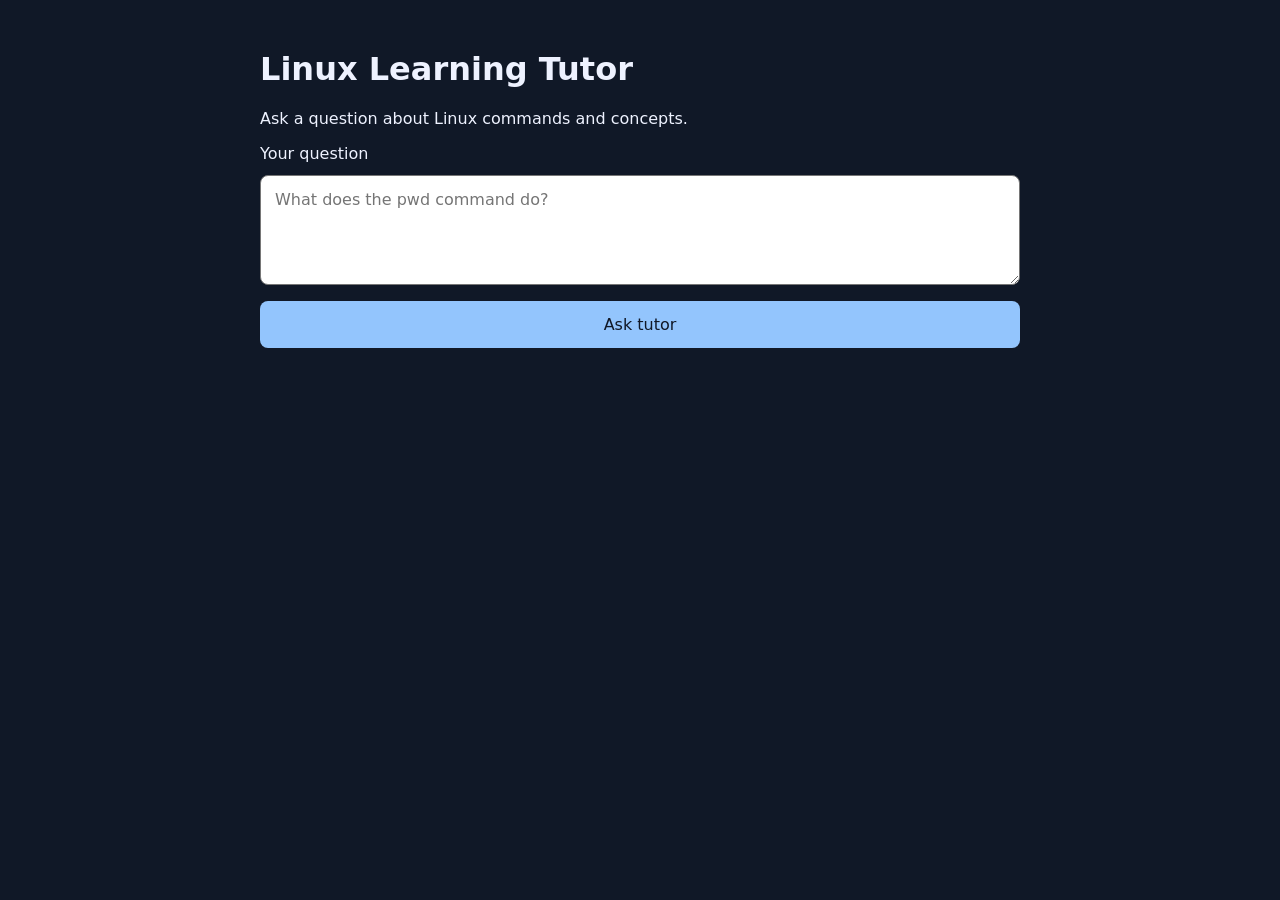
==== frontend/index.html @ 15c49011 "Add Linux tutor backend and browser interface" ====
<!DOCTYPE html>
<html lang="en">
<head>
  <meta charset="UTF-8">
  <meta name="viewport" content="width=device-width, initial-scale=1">
  <title>Linux Learning Tutor</title>
  <style>
    body {
      font-family: system-ui, sans-serif;
      max-width: 760px;
      margin: 50px auto;
      padding: 0 20px;
      background: #101827;
      color: #eef2ff;
    }
    textarea, button {
      box-sizing: border-box;
      width: 100%;
      padding: 14px;
      font: inherit;
      border-radius: 8px;
    }
    textarea {
      margin: 12px 0;
      min-height: 110px;
    }
    button {
      background: #93c5fd;
      color: #101827;
      border: 0;
      cursor: pointer;
    }
    button:disabled { opacity: 0.6; cursor: wait; }
    #answer {
      white-space: pre-wrap;
      overflow-wrap: anywhere;
      line-height: 1.6;
      margin-top: 24px;
    }
  </style>
</head>
<body>
  <h1>Linux Learning Tutor</h1>
  <p>Ask a question about Linux commands and concepts.</p>

  <form id="question-form">
    <label for="question">Your question</label>
    <textarea id="question" maxlength="4000" required
      placeholder="What does the pwd command do?"></textarea>
    <button id="submit" type="submit">Ask tutor</button>
  </form>

  <div id="answer" role="status" aria-live="polite"></div>

  <script>
    const form = document.getElementById("question-form");
    const question = document.getElementById("question");
    const button = document.getElementById("submit");
    const answer = document.getElementById("answer");

    form.addEventListener("submit", async (event) => {
      event.preventDefault();
      const text = question.value.trim();
      if (!text) {
        answer.textContent = "Please enter a question.";
        return;
      }

      button.disabled = true;
      answer.textContent = "Thinking…";

      try {
        const response = await fetch("/ask", {
          method: "POST",
          headers: { "Content-Type": "application/json" },
          body: JSON.stringify({ question: text })
        });

        const data = await response.json();

        if (!response.ok) {
          throw new Error(
            typeof data.detail === "string"
              ? data.detail
              : "The request failed. Please try again."
          );
        }

        answer.textContent = data.answer;
      } catch (error) {
        answer.textContent = `Could not get an answer: ${error.message}`;
      } finally {
        button.disabled = false;
      }
    });
  </script>
</body>
</html>
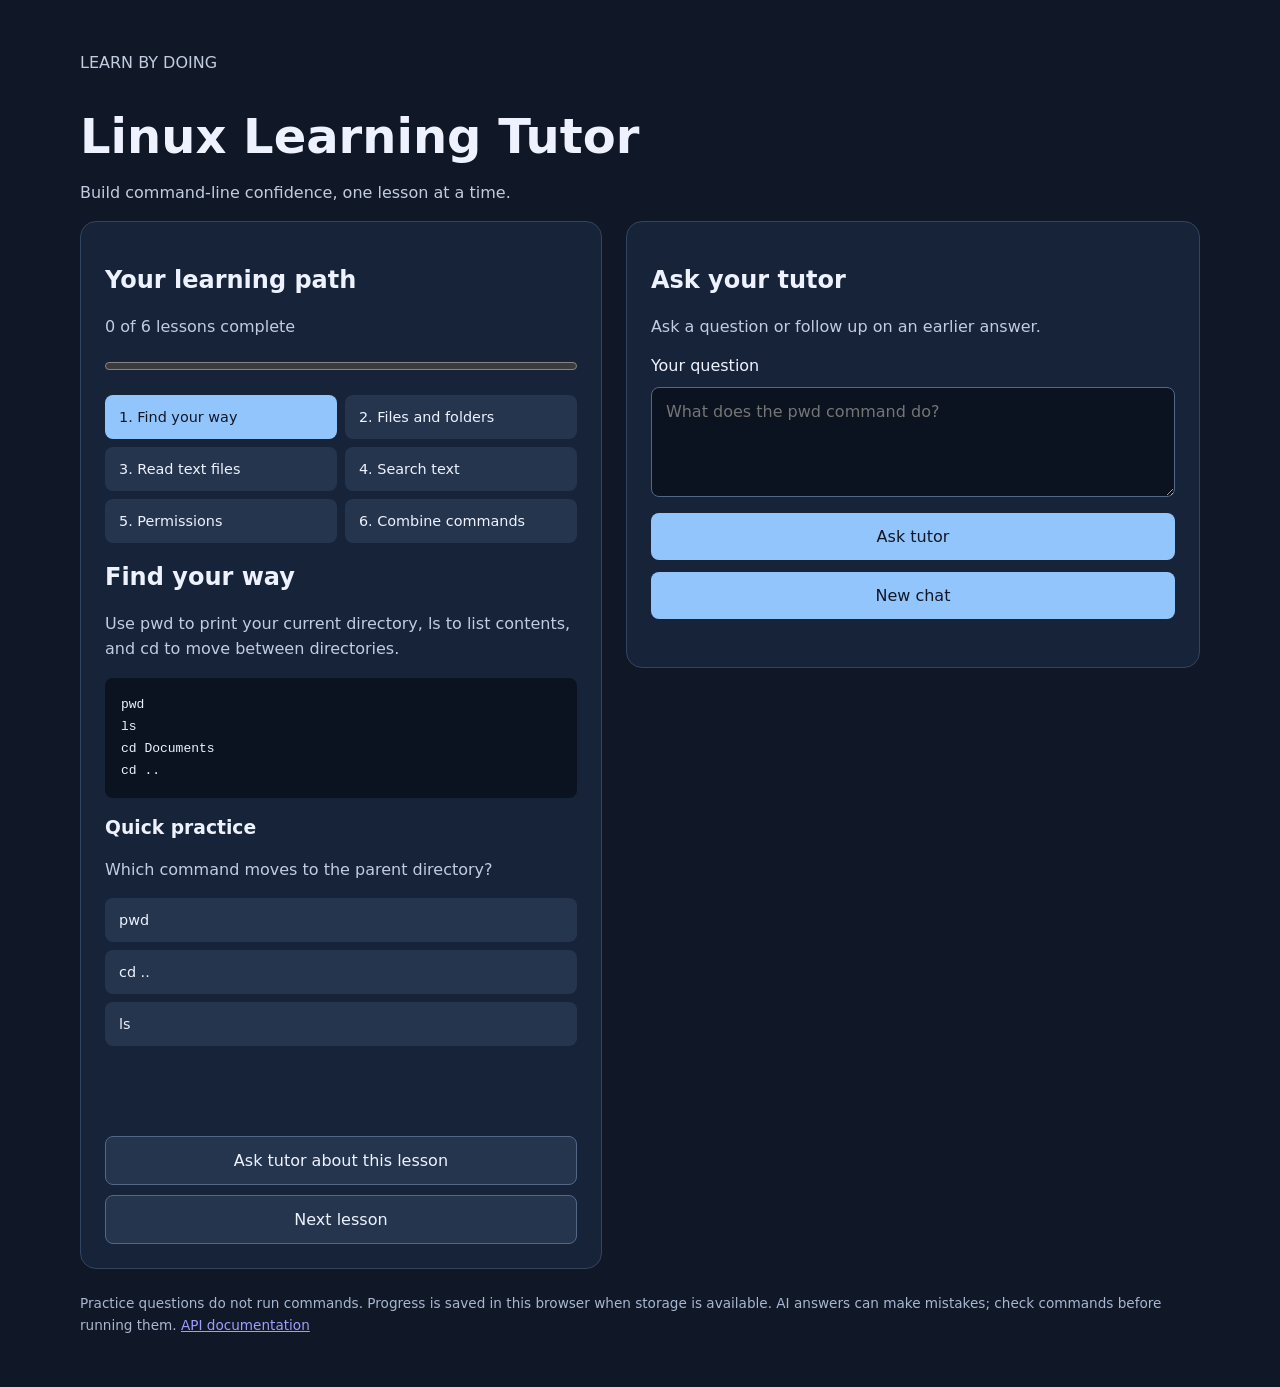
==== commit 51fdb55e: "Add guided lessons, quizzes, progress, and streaming chat" ====
--- a/frontend/index.html
+++ b/frontend/index.html
@@ -7,7 +7,7 @@
   <style>
     body {
       font-family: system-ui, sans-serif;
-      max-width: 760px;
+      max-width: 1120px;
       margin: 50px auto;
       padding: 0 20px;
       background: #101827;
@@ -37,12 +37,56 @@
       line-height: 1.6;
       margin-top: 24px;
     }
+
+    :root { color-scheme: dark; }
+    h1 { font-size: clamp(2rem, 5vw, 3rem); margin-bottom: 8px; }
+    p { color: #c1cce0; line-height: 1.6; }
+    .layout { display: grid; grid-template-columns: minmax(0, 1fr) minmax(0, 1.1fr); gap: 24px; align-items: start; }
+    .panel { background: #172338; border: 1px solid #33445f; border-radius: 16px; padding: 24px; min-width: 0; }
+    .lessons { display: grid; grid-template-columns: 1fr 1fr; gap: 8px; margin: 20px 0; }
+    .lesson-tab, .choice { background: #25354e; color: #eef2ff; text-align: left; font-size: .9rem; }
+    .lesson-tab[aria-pressed="true"] { background: #93c5fd; color: #101827; }
+    progress { width: 100%; accent-color: #7dd3fc; }
+    pre { overflow-x: auto; background: #0b1220; padding: 16px; border-radius: 8px; line-height: 1.7; }
+    .secondary { background: #25354e; color: #eef2ff; border: 1px solid #536887; margin-top: 10px; }
+    .choices { display: grid; gap: 8px; }
+    .correct { background: #a7f3d0; color: #062c22; }
+    .incorrect { background: #fecaca; color: #450a0a; }
+    #feedback { min-height: 3em; line-height: 1.5; margin: 16px 0; }
+    #conversation section { background: #101827; padding: 14px; border-radius: 10px; margin-top: 12px; line-height: 1.6; }
+    #conversation h2 { font-size: .85rem; color: #93c5fd; margin-top: 0; }
+    #conversation { max-height: 560px; overflow-y: auto; }
+    textarea { background: #0b1220; color: #eef2ff; border: 1px solid #536887; }
+    button:focus-visible, textarea:focus-visible { outline: 3px solid #fbbf24; outline-offset: 3px; }
+    footer { color: #a8b7d0; font-size: .85rem; margin: 24px 0; line-height: 1.6; }
+    @media (max-width: 800px) { .layout { grid-template-columns: 1fr; } .panel { padding: 18px; } }
   </style>
 </head>
 <body>
+  <header><p>LEARN BY DOING</p>
   <h1>Linux Learning Tutor</h1>
-  <p>Ask a question about Linux commands and concepts.</p>
-
+  <p>Build command-line confidence, one lesson at a time.</p></header>
+  <main class="layout">
+    <section class="panel" aria-labelledby="learn-title">
+      <h2 id="learn-title">Your learning path</h2>
+      <p id="progress-label"></p>
+      <progress id="progress" max="6" value="0" aria-label="Lessons completed"></progress>
+      <nav id="lesson-tabs" class="lessons" aria-label="Choose a lesson"></nav>
+      <article>
+        <h2 id="lesson-title"></h2>
+        <p id="lesson-description"></p>
+        <pre><code id="lesson-example"></code></pre>
+        <h3>Quick practice</h3>
+        <p id="quiz-question"></p>
+        <div id="quiz-choices" class="choices"></div>
+        <div id="feedback" role="status" aria-live="polite"></div>
+        <button id="explain" class="secondary" type="button">Ask tutor about this lesson</button>
+        <button id="next-lesson" class="secondary" type="button">Next lesson</button>
+      </article>
+    </section>
+    <section class="panel" aria-labelledby="tutor-title">
+      <h2 id="tutor-title">Ask your tutor</h2>
+      <p>Ask a question or follow up on an earlier answer.</p>
   <form id="question-form">
     <label for="question">Your question</label>
     <textarea id="question" maxlength="4000" required
@@ -50,16 +94,123 @@
     <button id="submit" type="submit">Ask tutor</button>
   </form>
 
+  <button id="new-chat" type="button" style="margin-top:12px">New chat</button>
+  <div id="conversation"></div>
   <div id="answer" role="status" aria-live="polite"></div>
 
+    </section>
+  </main>
+  <footer>Practice questions do not run commands. Progress is saved in this browser when storage is available.
+    AI answers can make mistakes; check commands before running them.
+    <a href="/docs">API documentation</a>
+  </footer>
   <script>
     const form = document.getElementById("question-form");
     const question = document.getElementById("question");
     const button = document.getElementById("submit");
     const answer = document.getElementById("answer");
 
+    const newChat = document.getElementById("new-chat");
+    const conversation = document.getElementById("conversation");
+    let history = [];
+
+    const lessons = [{"id": "navigation", "title": "Find your way", "description": "Use pwd to print your current directory, ls to list contents, and cd to move between directories.", "example": "pwd\nls\ncd Documents\ncd ..", "quiz": "Which command moves to the parent directory?", "choices": ["pwd", "cd ..", "ls"], "correct": 1, "explanation": "cd .. moves up one directory. The two dots refer to the parent directory."}, {"id": "files", "title": "Files and folders", "description": "mkdir creates a directory, touch creates an empty file if it does not exist, and cp copies files. Practice in a dedicated folder.", "example": "mkdir -p linux-practice\ncd linux-practice\ntouch notes.txt\ncp notes.txt notes-copy.txt", "quiz": "Which command copies notes.txt to backup.txt?", "choices": ["cd notes.txt backup.txt", "mkdir backup.txt", "cp notes.txt backup.txt"], "correct": 2, "explanation": "cp takes a source and destination. Existing destination files can be overwritten."}, {"id": "reading", "title": "Read text files", "description": "cat prints a file, head shows its first lines, and less lets you browse longer files. Press q to exit less.", "example": "cat /etc/os-release\nhead -n 5 /etc/os-release\nless /etc/os-release", "quiz": "How do you exit less?", "choices": ["Press q", "Press the space bar", "Type cd"], "correct": 0, "explanation": "Press q to quit less and return to the terminal."}, {"id": "search", "title": "Search text", "description": "grep finds matching lines. Use -i to ignore capitalization and -n to include line numbers.", "example": "grep -i 'name' /etc/os-release\ngrep -n 'ID' /etc/os-release", "quiz": "Which grep option ignores capitalization?", "choices": ["-n", "-i", "-l"], "correct": 1, "explanation": "grep -i matches without distinguishing uppercase and lowercase."}, {"id": "permissions", "title": "Permissions", "description": "Linux tracks read, write, and execute access for the owner, group, and others. chmod u+x adds execute permission for the owner.", "example": "ls -l notes.txt\n# For an existing script you created and trust:\nchmod u+x my-script.sh", "quiz": "What does chmod u+x my-script.sh add?", "choices": ["Write access for everyone", "A new owner", "Execute permission for the owner"], "correct": 2, "explanation": "u means owner, + means add, and x means execute."}, {"id": "pipes", "title": "Combine commands", "description": "A pipe sends output to the next command. The > operator writes to a file and overwrites existing contents; >> appends.", "example": "printf 'apple\\nbanana\\napricot\\n' | grep '^a'\nprintf 'apple\\nbanana\\napricot\\n' | grep '^a' | wc -l", "quiz": "What does the pipe symbol | do?", "choices": ["Sends output to the next command", "Deletes the previous command", "Always saves output to a file"], "correct": 0, "explanation": "A pipe connects standard output of the left command to standard input of the right command."}];
+    let completed = new Set();
+    try {
+      const saved = JSON.parse(localStorage.getItem("linux-tutor-progress") || "[]");
+      if (Array.isArray(saved)) completed = new Set(saved.filter(id => lessons.some(l => l.id === id)));
+    } catch {}
+    let activeLesson = 0;
+    const tabs = document.getElementById("lesson-tabs");
+
+    function renderLesson() {
+      const lesson = lessons[activeLesson];
+      tabs.replaceChildren();
+      lessons.forEach((item, index) => {
+        const tab = document.createElement("button");
+        tab.type = "button";
+        tab.className = "lesson-tab";
+        tab.textContent = (index + 1) + ". " + item.title + (completed.has(item.id) ? " ✓" : "");
+        tab.setAttribute("aria-pressed", String(index === activeLesson));
+        tab.addEventListener("click", () => { activeLesson = index; renderLesson(); });
+        tabs.append(tab);
+      });
+      document.getElementById("progress").value = completed.size;
+      document.getElementById("progress-label").textContent = completed.size === lessons.length
+        ? "All 6 lessons complete. Keep practicing with your tutor!"
+        : completed.size + " of 6 lessons complete";
+      document.getElementById("lesson-title").textContent = lesson.title;
+      document.getElementById("lesson-description").textContent = lesson.description;
+      document.getElementById("lesson-example").textContent = lesson.example;
+      document.getElementById("quiz-question").textContent = lesson.quiz;
+      document.getElementById("feedback").textContent = "";
+      const choices = document.getElementById("quiz-choices");
+      choices.replaceChildren();
+      lesson.choices.forEach((text, index) => {
+        const choice = document.createElement("button");
+        choice.type = "button";
+        choice.className = "choice";
+        choice.textContent = text;
+        choice.addEventListener("click", () => {
+          if (index === lesson.correct) {
+            completed.add(lesson.id);
+            let saved = true;
+            try { localStorage.setItem("linux-tutor-progress", JSON.stringify([...completed])); }
+            catch { saved = false; }
+            renderLesson();
+            const correct = document.getElementById("quiz-choices").children[index];
+            correct.classList.add("correct");
+            correct.focus();
+            document.getElementById("feedback").textContent = "Correct! " + lesson.explanation +
+              (saved ? "" : " Progress could not be saved in this browser.");
+          } else {
+            choice.classList.add("incorrect");
+            document.getElementById("feedback").textContent = "Try again. " + lesson.explanation;
+          }
+        });
+        choices.append(choice);
+      });
+      document.getElementById("next-lesson").disabled = activeLesson === lessons.length - 1;
+    }
+
+    document.getElementById("next-lesson").addEventListener("click", () => {
+      if (activeLesson < lessons.length - 1) { activeLesson++; renderLesson(); }
+    });
+    document.getElementById("explain").addEventListener("click", () => {
+      if (button.disabled) return;
+      question.value = "Explain this Linux topic for a beginner, with a safe practice example: " +
+        lessons[activeLesson].title;
+      question.focus();
+      question.scrollIntoView({ behavior: "smooth", block: "center" });
+    });
+    renderLesson();
+
+
+
+    function showMessage(label, text) {
+      const entry = document.createElement("section");
+      const heading = document.createElement("h2");
+      const body = document.createElement("div");
+      heading.textContent = label;
+      body.textContent = text;
+      body.style.whiteSpace = "pre-wrap";
+      body.style.overflowWrap = "anywhere";
+      entry.append(heading, body);
+      conversation.append(entry);
+      return body;
+    }
+
+    newChat.addEventListener("click", () => {
+      history = [];
+      conversation.replaceChildren();
+      answer.textContent = "";
+      question.value = "";
+      question.focus();
+    });
+
     form.addEventListener("submit", async (event) => {
       event.preventDefault();
+      if (button.disabled) return;
       const text = question.value.trim();
       if (!text) {
         answer.textContent = "Please enter a question.";
@@ -67,30 +218,75 @@
       }
 
       button.disabled = true;
+      newChat.disabled = true;
       answer.textContent = "Thinking…";
 
+      let tutorBody = null;
       try {
-        const response = await fetch("/ask", {
+        const response = await fetch("/ask/stream", {
           method: "POST",
           headers: { "Content-Type": "application/json" },
-          body: JSON.stringify({ question: text })
+          body: JSON.stringify({ question: text, history })
         });
 
-        const data = await response.json();
-
         if (!response.ok) {
-          throw new Error(
-            typeof data.detail === "string"
-              ? data.detail
-              : "The request failed. Please try again."
-          );
+          const data = await response.json();
+          throw new Error(typeof data.detail === "string"
+            ? data.detail : "The request failed. Please try again.");
         }
-
-        answer.textContent = data.answer;
+        if (!response.body) throw new Error("Streaming is unavailable in this browser.");
+
+        showMessage("You", text);
+        tutorBody = showMessage("Tutor", "");
+        const reader = response.body.getReader();
+        const decoder = new TextDecoder();
+        let buffer = "";
+        let reply = "";
+        let done = false;
+
+        function processLine(line) {
+          if (!line.trim()) return;
+          const item = JSON.parse(line);
+          if (item.error) throw new Error(item.error);
+          if (item.token) {
+            reply += item.token;
+            tutorBody.textContent = reply;
+            answer.textContent = "Writing…";
+          }
+          if (item.done) done = true;
+        }
+
+        try {
+          while (true) {
+            const part = await reader.read();
+            buffer += decoder.decode(part.value, { stream: !part.done });
+            let newline;
+            while ((newline = buffer.indexOf("\n")) !== -1) {
+              processLine(buffer.slice(0, newline));
+              buffer = buffer.slice(newline + 1);
+            }
+            if (part.done) break;
+          }
+          if (buffer.trim()) processLine(buffer);
+          if (!done || !reply.trim()) throw new Error("The response ended early. Please try again.");
+        } finally {
+          await reader.cancel().catch(() => {});
+          reader.releaseLock();
+        }
+
+        history.push(
+          { role: "user", content: text },
+          { role: "assistant", content: reply.slice(0, 16000) }
+        );
+        history = history.slice(-12);
+        question.value = "";
+        answer.textContent = "";
       } catch (error) {
+        if (tutorBody) tutorBody.textContent += "\n[Response incomplete — not saved to chat memory.]";
         answer.textContent = `Could not get an answer: ${error.message}`;
       } finally {
         button.disabled = false;
+        newChat.disabled = false;
       }
     });
   </script>
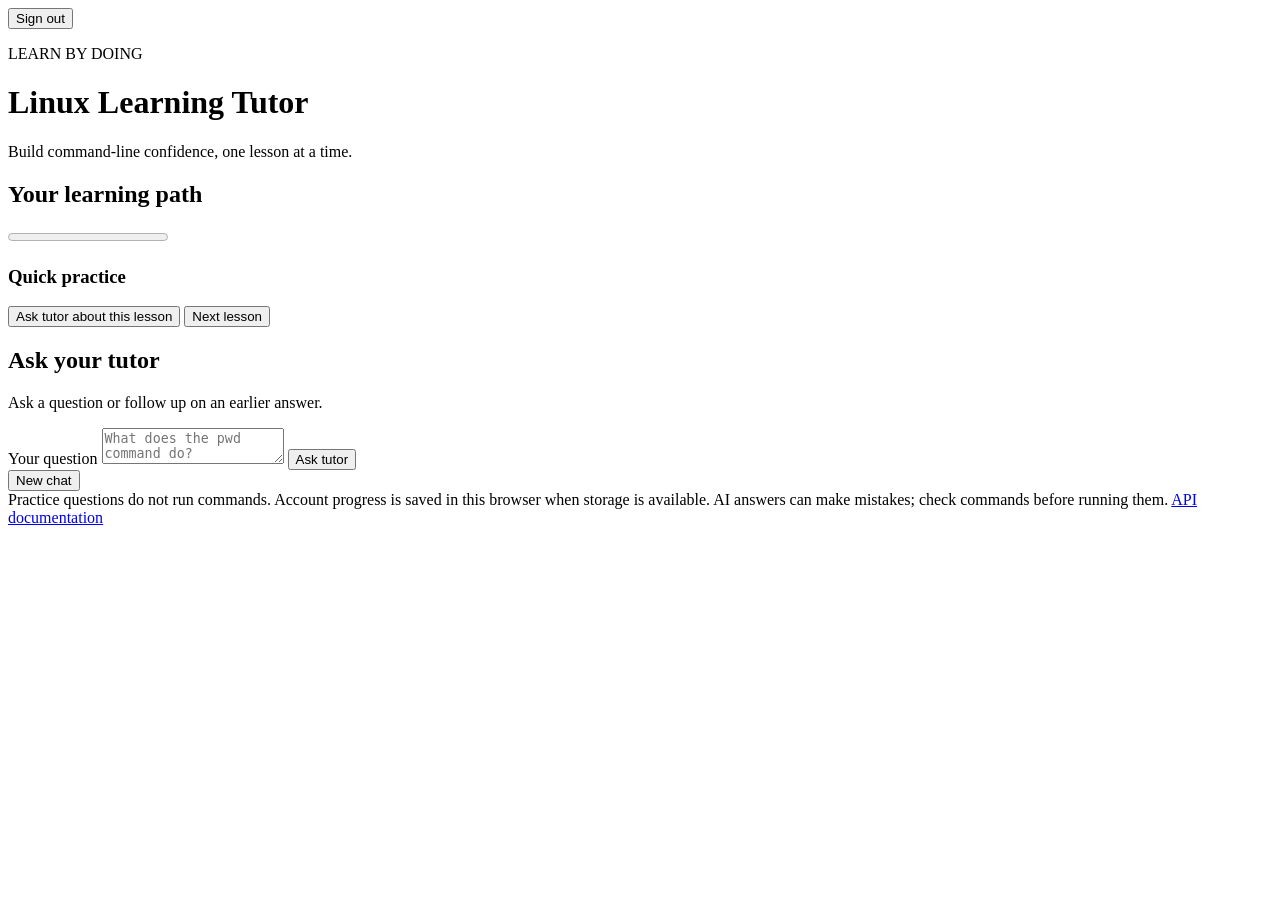
==== commit a892aa56: "Add SQLite authentication, security tests, and portfolio documentation" ====
--- a/frontend/index.html
+++ b/frontend/index.html
@@ -4,65 +4,10 @@
   <meta charset="UTF-8">
   <meta name="viewport" content="width=device-width, initial-scale=1">
   <title>Linux Learning Tutor</title>
-  <style>
-    body {
-      font-family: system-ui, sans-serif;
-      max-width: 1120px;
-      margin: 50px auto;
-      padding: 0 20px;
-      background: #101827;
-      color: #eef2ff;
-    }
-    textarea, button {
-      box-sizing: border-box;
-      width: 100%;
-      padding: 14px;
-      font: inherit;
-      border-radius: 8px;
-    }
-    textarea {
-      margin: 12px 0;
-      min-height: 110px;
-    }
-    button {
-      background: #93c5fd;
-      color: #101827;
-      border: 0;
-      cursor: pointer;
-    }
-    button:disabled { opacity: 0.6; cursor: wait; }
-    #answer {
-      white-space: pre-wrap;
-      overflow-wrap: anywhere;
-      line-height: 1.6;
-      margin-top: 24px;
-    }
-
-    :root { color-scheme: dark; }
-    h1 { font-size: clamp(2rem, 5vw, 3rem); margin-bottom: 8px; }
-    p { color: #c1cce0; line-height: 1.6; }
-    .layout { display: grid; grid-template-columns: minmax(0, 1fr) minmax(0, 1.1fr); gap: 24px; align-items: start; }
-    .panel { background: #172338; border: 1px solid #33445f; border-radius: 16px; padding: 24px; min-width: 0; }
-    .lessons { display: grid; grid-template-columns: 1fr 1fr; gap: 8px; margin: 20px 0; }
-    .lesson-tab, .choice { background: #25354e; color: #eef2ff; text-align: left; font-size: .9rem; }
-    .lesson-tab[aria-pressed="true"] { background: #93c5fd; color: #101827; }
-    progress { width: 100%; accent-color: #7dd3fc; }
-    pre { overflow-x: auto; background: #0b1220; padding: 16px; border-radius: 8px; line-height: 1.7; }
-    .secondary { background: #25354e; color: #eef2ff; border: 1px solid #536887; margin-top: 10px; }
-    .choices { display: grid; gap: 8px; }
-    .correct { background: #a7f3d0; color: #062c22; }
-    .incorrect { background: #fecaca; color: #450a0a; }
-    #feedback { min-height: 3em; line-height: 1.5; margin: 16px 0; }
-    #conversation section { background: #101827; padding: 14px; border-radius: 10px; margin-top: 12px; line-height: 1.6; }
-    #conversation h2 { font-size: .85rem; color: #93c5fd; margin-top: 0; }
-    #conversation { max-height: 560px; overflow-y: auto; }
-    textarea { background: #0b1220; color: #eef2ff; border: 1px solid #536887; }
-    button:focus-visible, textarea:focus-visible { outline: 3px solid #fbbf24; outline-offset: 3px; }
-    footer { color: #a8b7d0; font-size: .85rem; margin: 24px 0; line-height: 1.6; }
-    @media (max-width: 800px) { .layout { grid-template-columns: 1fr; } .panel { padding: 18px; } }
-  </style>
+  <link rel="stylesheet" href="/assets/app.css">
 </head>
 <body>
+  <div class="account-bar"><span id="account-name"></span><button id="logout" type="button">Sign out</button></div>
   <header><p>LEARN BY DOING</p>
   <h1>Linux Learning Tutor</h1>
   <p>Build command-line confidence, one lesson at a time.</p></header>
@@ -94,201 +39,16 @@
     <button id="submit" type="submit">Ask tutor</button>
   </form>
 
-  <button id="new-chat" type="button" style="margin-top:12px">New chat</button>
+  <button id="new-chat" type="button" class="secondary">New chat</button>
   <div id="conversation"></div>
   <div id="answer" role="status" aria-live="polite"></div>
 
     </section>
   </main>
-  <footer>Practice questions do not run commands. Progress is saved in this browser when storage is available.
+  <footer>Practice questions do not run commands. Account progress is saved in this browser when storage is available.
     AI answers can make mistakes; check commands before running them.
     <a href="/docs">API documentation</a>
   </footer>
-  <script>
-    const form = document.getElementById("question-form");
-    const question = document.getElementById("question");
-    const button = document.getElementById("submit");
-    const answer = document.getElementById("answer");
-
-    const newChat = document.getElementById("new-chat");
-    const conversation = document.getElementById("conversation");
-    let history = [];
-
-    const lessons = [{"id": "navigation", "title": "Find your way", "description": "Use pwd to print your current directory, ls to list contents, and cd to move between directories.", "example": "pwd\nls\ncd Documents\ncd ..", "quiz": "Which command moves to the parent directory?", "choices": ["pwd", "cd ..", "ls"], "correct": 1, "explanation": "cd .. moves up one directory. The two dots refer to the parent directory."}, {"id": "files", "title": "Files and folders", "description": "mkdir creates a directory, touch creates an empty file if it does not exist, and cp copies files. Practice in a dedicated folder.", "example": "mkdir -p linux-practice\ncd linux-practice\ntouch notes.txt\ncp notes.txt notes-copy.txt", "quiz": "Which command copies notes.txt to backup.txt?", "choices": ["cd notes.txt backup.txt", "mkdir backup.txt", "cp notes.txt backup.txt"], "correct": 2, "explanation": "cp takes a source and destination. Existing destination files can be overwritten."}, {"id": "reading", "title": "Read text files", "description": "cat prints a file, head shows its first lines, and less lets you browse longer files. Press q to exit less.", "example": "cat /etc/os-release\nhead -n 5 /etc/os-release\nless /etc/os-release", "quiz": "How do you exit less?", "choices": ["Press q", "Press the space bar", "Type cd"], "correct": 0, "explanation": "Press q to quit less and return to the terminal."}, {"id": "search", "title": "Search text", "description": "grep finds matching lines. Use -i to ignore capitalization and -n to include line numbers.", "example": "grep -i 'name' /etc/os-release\ngrep -n 'ID' /etc/os-release", "quiz": "Which grep option ignores capitalization?", "choices": ["-n", "-i", "-l"], "correct": 1, "explanation": "grep -i matches without distinguishing uppercase and lowercase."}, {"id": "permissions", "title": "Permissions", "description": "Linux tracks read, write, and execute access for the owner, group, and others. chmod u+x adds execute permission for the owner.", "example": "ls -l notes.txt\n# For an existing script you created and trust:\nchmod u+x my-script.sh", "quiz": "What does chmod u+x my-script.sh add?", "choices": ["Write access for everyone", "A new owner", "Execute permission for the owner"], "correct": 2, "explanation": "u means owner, + means add, and x means execute."}, {"id": "pipes", "title": "Combine commands", "description": "A pipe sends output to the next command. The > operator writes to a file and overwrites existing contents; >> appends.", "example": "printf 'apple\\nbanana\\napricot\\n' | grep '^a'\nprintf 'apple\\nbanana\\napricot\\n' | grep '^a' | wc -l", "quiz": "What does the pipe symbol | do?", "choices": ["Sends output to the next command", "Deletes the previous command", "Always saves output to a file"], "correct": 0, "explanation": "A pipe connects standard output of the left command to standard input of the right command."}];
-    let completed = new Set();
-    try {
-      const saved = JSON.parse(localStorage.getItem("linux-tutor-progress") || "[]");
-      if (Array.isArray(saved)) completed = new Set(saved.filter(id => lessons.some(l => l.id === id)));
-    } catch {}
-    let activeLesson = 0;
-    const tabs = document.getElementById("lesson-tabs");
-
-    function renderLesson() {
-      const lesson = lessons[activeLesson];
-      tabs.replaceChildren();
-      lessons.forEach((item, index) => {
-        const tab = document.createElement("button");
-        tab.type = "button";
-        tab.className = "lesson-tab";
-        tab.textContent = (index + 1) + ". " + item.title + (completed.has(item.id) ? " ✓" : "");
-        tab.setAttribute("aria-pressed", String(index === activeLesson));
-        tab.addEventListener("click", () => { activeLesson = index; renderLesson(); });
-        tabs.append(tab);
-      });
-      document.getElementById("progress").value = completed.size;
-      document.getElementById("progress-label").textContent = completed.size === lessons.length
-        ? "All 6 lessons complete. Keep practicing with your tutor!"
-        : completed.size + " of 6 lessons complete";
-      document.getElementById("lesson-title").textContent = lesson.title;
-      document.getElementById("lesson-description").textContent = lesson.description;
-      document.getElementById("lesson-example").textContent = lesson.example;
-      document.getElementById("quiz-question").textContent = lesson.quiz;
-      document.getElementById("feedback").textContent = "";
-      const choices = document.getElementById("quiz-choices");
-      choices.replaceChildren();
-      lesson.choices.forEach((text, index) => {
-        const choice = document.createElement("button");
-        choice.type = "button";
-        choice.className = "choice";
-        choice.textContent = text;
-        choice.addEventListener("click", () => {
-          if (index === lesson.correct) {
-            completed.add(lesson.id);
-            let saved = true;
-            try { localStorage.setItem("linux-tutor-progress", JSON.stringify([...completed])); }
-            catch { saved = false; }
-            renderLesson();
-            const correct = document.getElementById("quiz-choices").children[index];
-            correct.classList.add("correct");
-            correct.focus();
-            document.getElementById("feedback").textContent = "Correct! " + lesson.explanation +
-              (saved ? "" : " Progress could not be saved in this browser.");
-          } else {
-            choice.classList.add("incorrect");
-            document.getElementById("feedback").textContent = "Try again. " + lesson.explanation;
-          }
-        });
-        choices.append(choice);
-      });
-      document.getElementById("next-lesson").disabled = activeLesson === lessons.length - 1;
-    }
-
-    document.getElementById("next-lesson").addEventListener("click", () => {
-      if (activeLesson < lessons.length - 1) { activeLesson++; renderLesson(); }
-    });
-    document.getElementById("explain").addEventListener("click", () => {
-      if (button.disabled) return;
-      question.value = "Explain this Linux topic for a beginner, with a safe practice example: " +
-        lessons[activeLesson].title;
-      question.focus();
-      question.scrollIntoView({ behavior: "smooth", block: "center" });
-    });
-    renderLesson();
-
-
-
-    function showMessage(label, text) {
-      const entry = document.createElement("section");
-      const heading = document.createElement("h2");
-      const body = document.createElement("div");
-      heading.textContent = label;
-      body.textContent = text;
-      body.style.whiteSpace = "pre-wrap";
-      body.style.overflowWrap = "anywhere";
-      entry.append(heading, body);
-      conversation.append(entry);
-      return body;
-    }
-
-    newChat.addEventListener("click", () => {
-      history = [];
-      conversation.replaceChildren();
-      answer.textContent = "";
-      question.value = "";
-      question.focus();
-    });
-
-    form.addEventListener("submit", async (event) => {
-      event.preventDefault();
-      if (button.disabled) return;
-      const text = question.value.trim();
-      if (!text) {
-        answer.textContent = "Please enter a question.";
-        return;
-      }
-
-      button.disabled = true;
-      newChat.disabled = true;
-      answer.textContent = "Thinking…";
-
-      let tutorBody = null;
-      try {
-        const response = await fetch("/ask/stream", {
-          method: "POST",
-          headers: { "Content-Type": "application/json" },
-          body: JSON.stringify({ question: text, history })
-        });
-
-        if (!response.ok) {
-          const data = await response.json();
-          throw new Error(typeof data.detail === "string"
-            ? data.detail : "The request failed. Please try again.");
-        }
-        if (!response.body) throw new Error("Streaming is unavailable in this browser.");
-
-        showMessage("You", text);
-        tutorBody = showMessage("Tutor", "");
-        const reader = response.body.getReader();
-        const decoder = new TextDecoder();
-        let buffer = "";
-        let reply = "";
-        let done = false;
-
-        function processLine(line) {
-          if (!line.trim()) return;
-          const item = JSON.parse(line);
-          if (item.error) throw new Error(item.error);
-          if (item.token) {
-            reply += item.token;
-            tutorBody.textContent = reply;
-            answer.textContent = "Writing…";
-          }
-          if (item.done) done = true;
-        }
-
-        try {
-          while (true) {
-            const part = await reader.read();
-            buffer += decoder.decode(part.value, { stream: !part.done });
-            let newline;
-            while ((newline = buffer.indexOf("\n")) !== -1) {
-              processLine(buffer.slice(0, newline));
-              buffer = buffer.slice(newline + 1);
-            }
-            if (part.done) break;
-          }
-          if (buffer.trim()) processLine(buffer);
-          if (!done || !reply.trim()) throw new Error("The response ended early. Please try again.");
-        } finally {
-          await reader.cancel().catch(() => {});
-          reader.releaseLock();
-        }
-
-        history.push(
-          { role: "user", content: text },
-          { role: "assistant", content: reply.slice(0, 16000) }
-        );
-        history = history.slice(-12);
-        question.value = "";
-        answer.textContent = "";
-      } catch (error) {
-        if (tutorBody) tutorBody.textContent += "\n[Response incomplete — not saved to chat memory.]";
-        answer.textContent = `Could not get an answer: ${error.message}`;
-      } finally {
-        button.disabled = false;
-        newChat.disabled = false;
-      }
-    });
-  </script>
+  <script src="/assets/app.js" defer></script>
 </body>
 </html>
